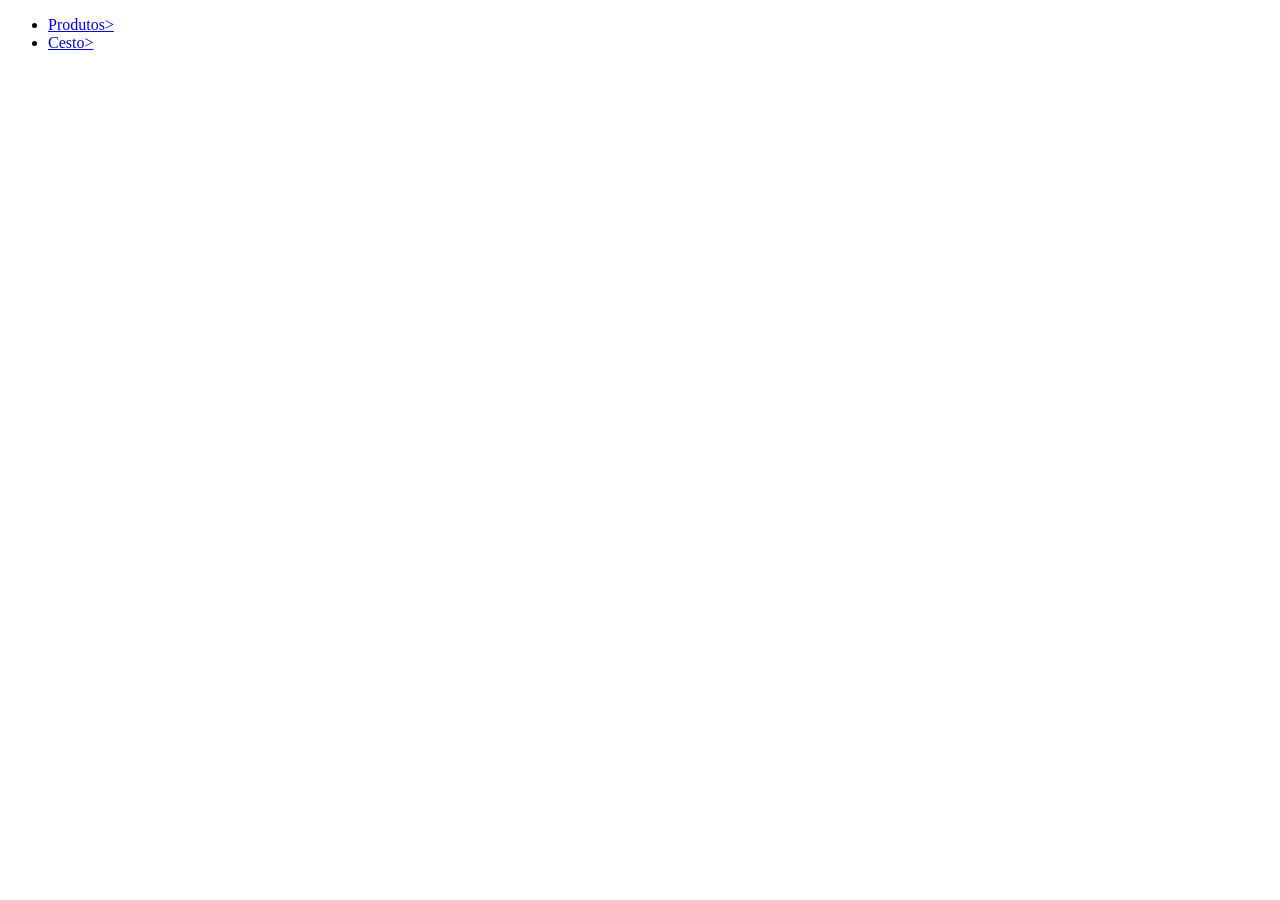
==== lab 7/index.html @ 4b6d0d62 "up" ====
<!doctype html>
<html lang="en">
  <head>
    <meta charset="UTF-8" />
    <meta name="viewport" content="width=device-width, initial-scale=1.0" />
    <title>Loja</title>
  </head>
  <header>
    <nav>
      <ul>
        <li><a href="#produtos">Produtos> </a></li>
        <li><a href="#cesto">Cesto> </a></li>
      </ul>
    </nav>
  </header>
  <body>
    <main>
      <section id="produtos"></section>

      <section id="cesto"></section>
    </main>

    <footer></footer>
    <script src="produtos.js"></script>
  </body>
</html>
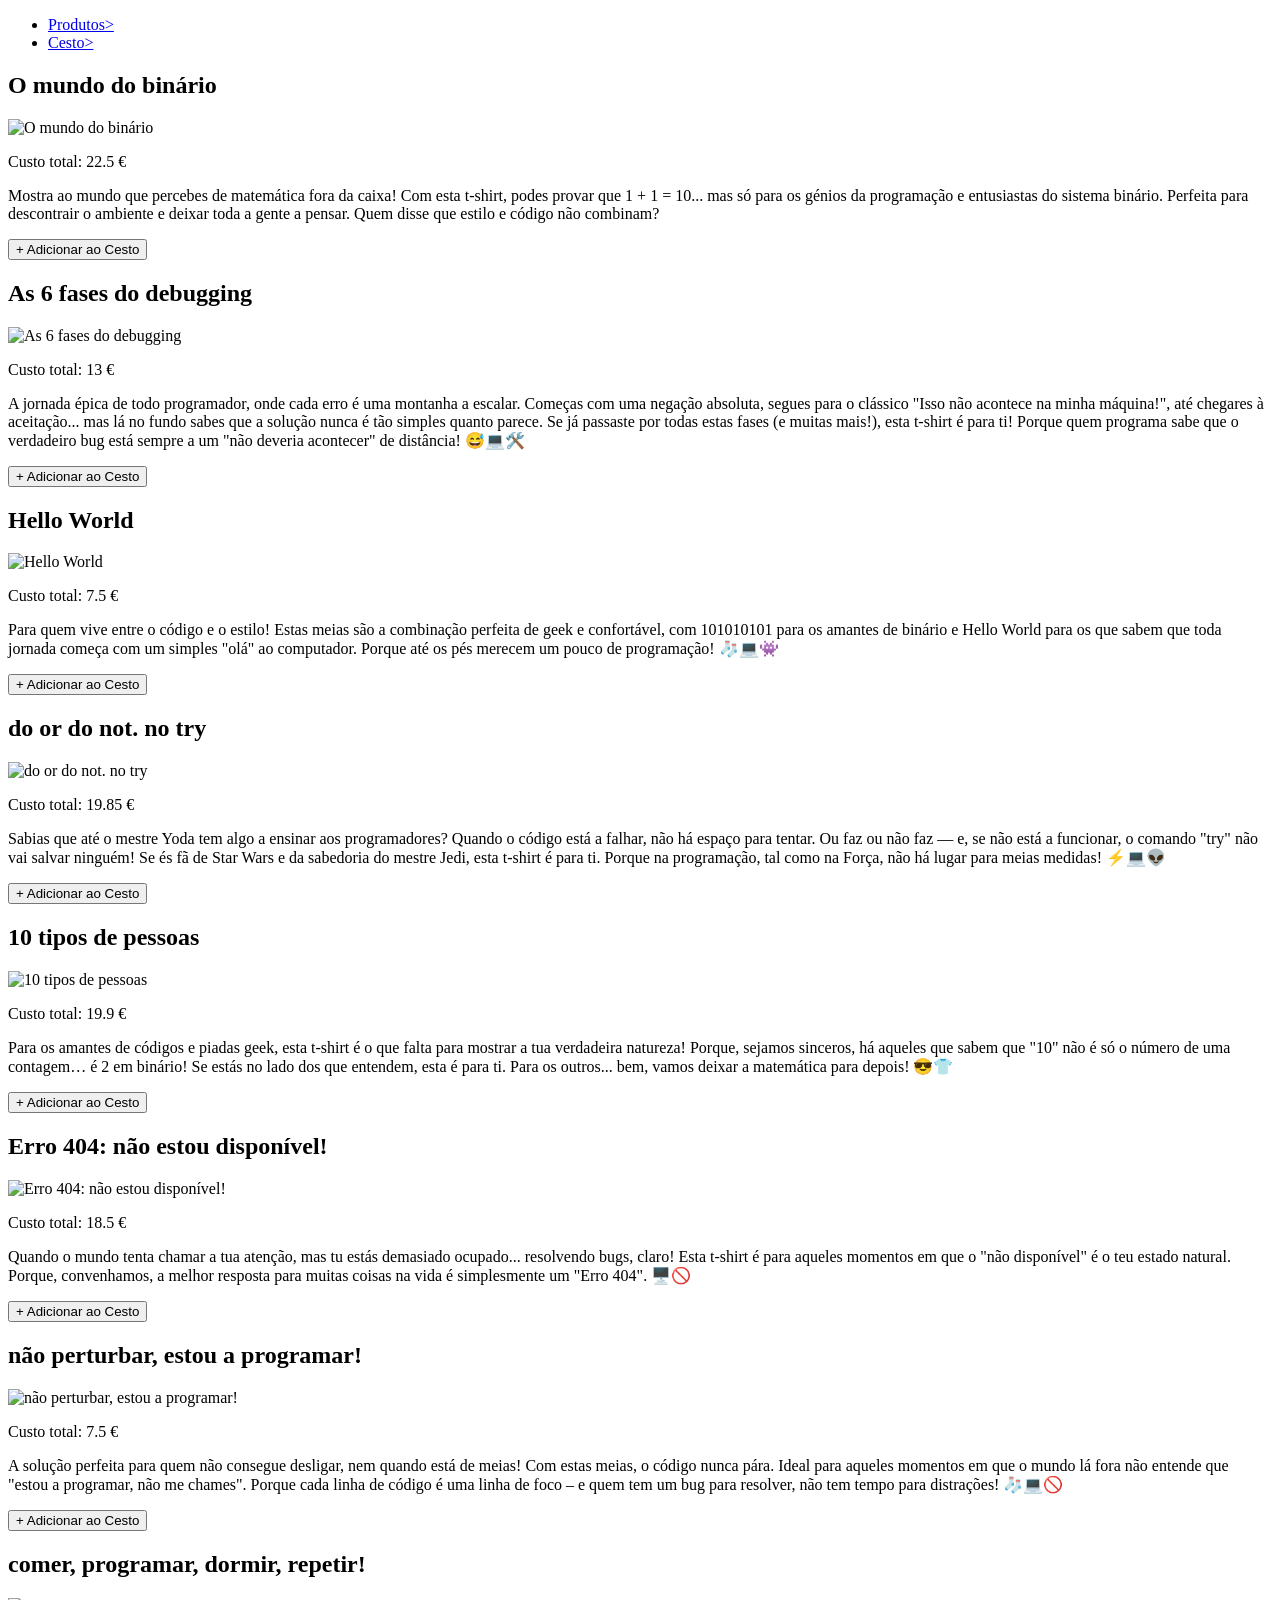
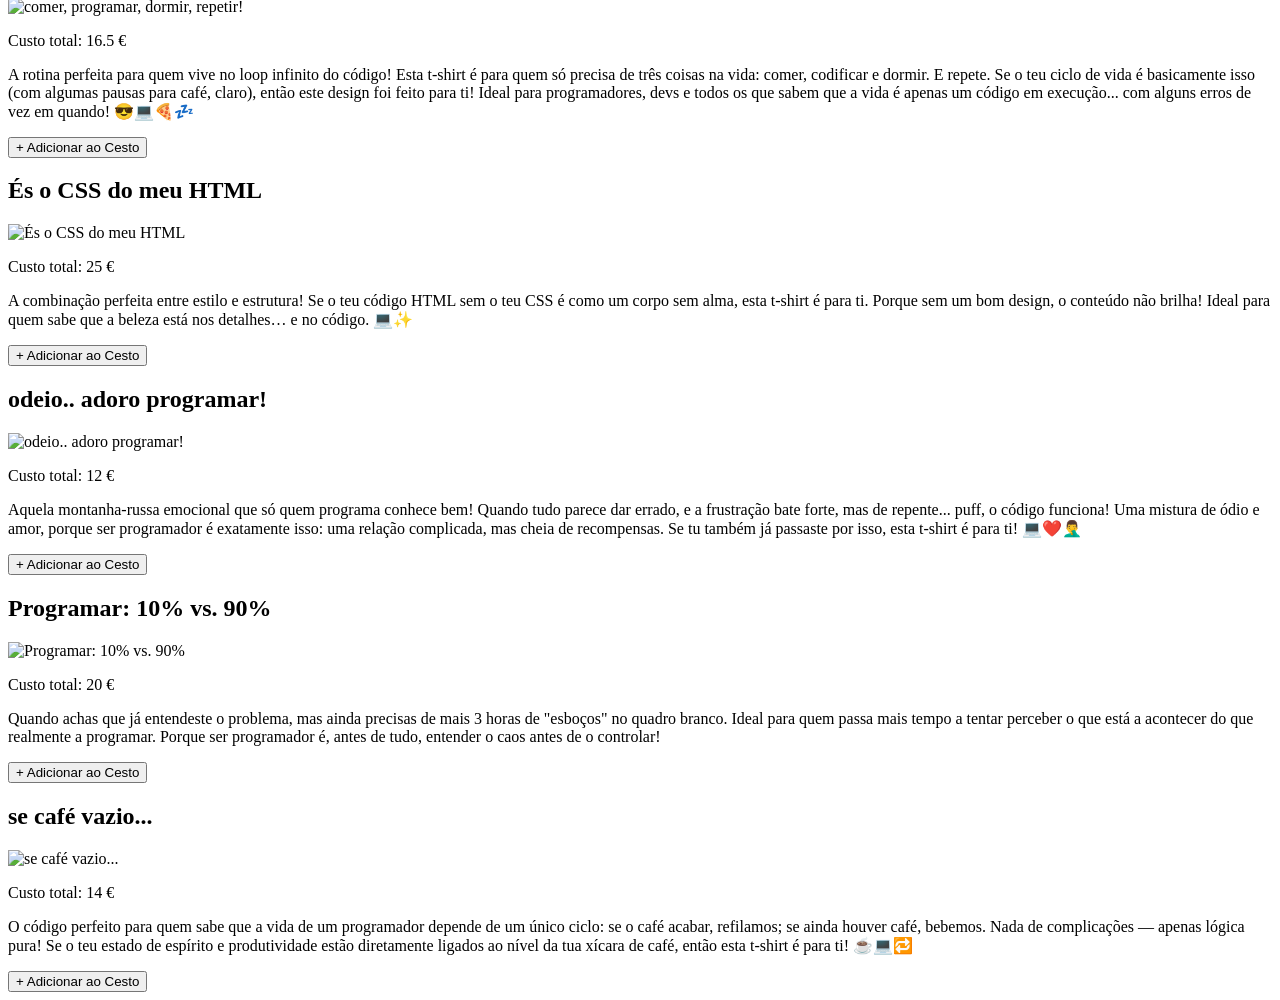
==== commit 853b9ef0: "quase feito" ====
--- a/lab 7/index.html
+++ b/lab 7/index.html
@@ -22,5 +22,7 @@
 
     <footer></footer>
     <script src="produtos.js"></script>
+    <script src="script.js"></script>
+    <link rel="stylesheet" href="styles.css" />
   </body>
 </html>
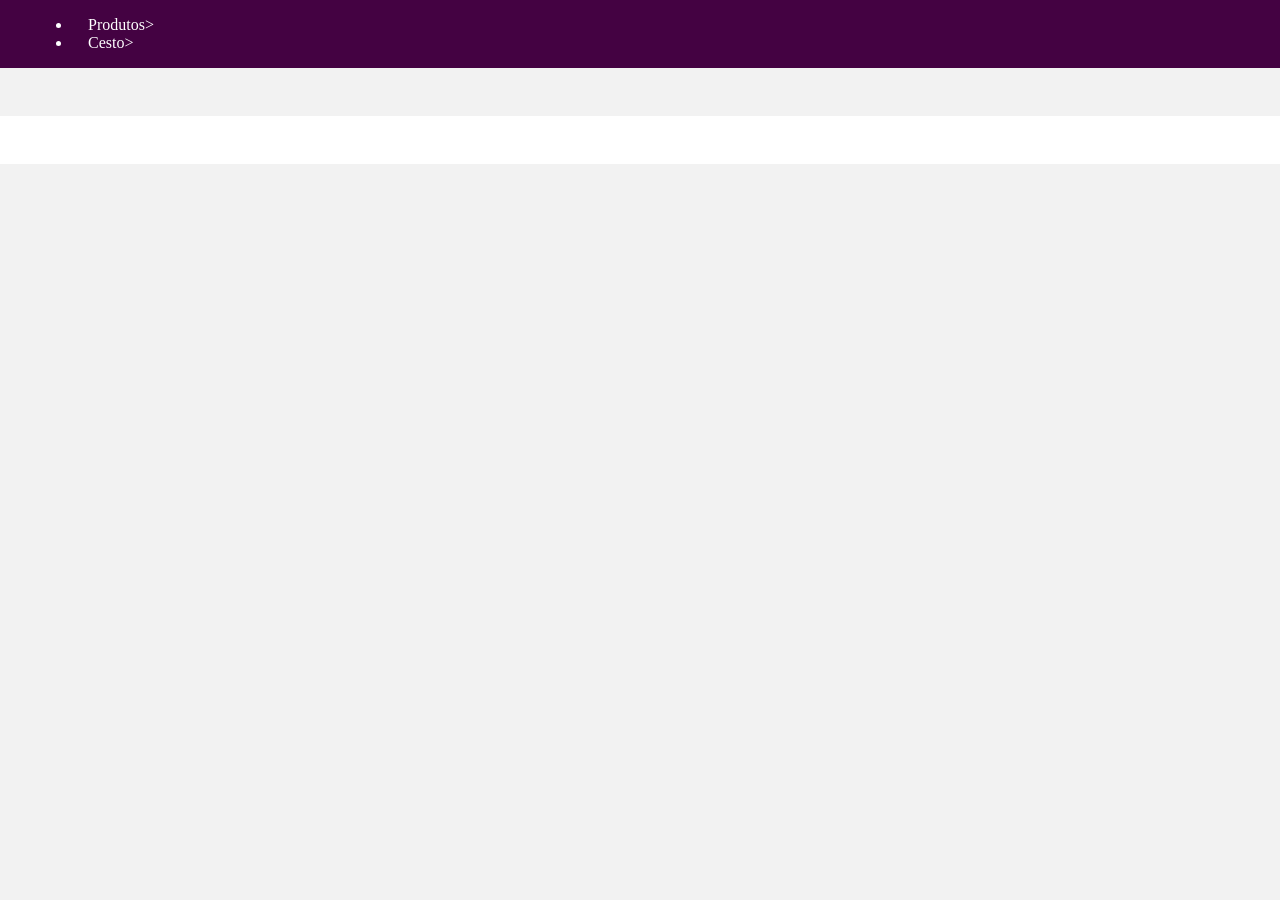
==== commit fb2c5353: "quase" ====
--- a/lab 7/index.html
+++ b/lab 7/index.html
@@ -23,6 +23,6 @@
     <footer></footer>
     <script src="produtos.js"></script>
     <script src="script.js"></script>
-    <link rel="stylesheet" href="styles.css" />
+    <link rel="stylesheet" href="style.css" />
   </body>
 </html>
--- a/lab 7/style.css
+++ b/lab 7/style.css
@@ -0,0 +1,85 @@
+body {
+    margin: 0;
+    font-family: "Times New Roman", serif;
+    background-color: #f2f2f2;
+}
+
+/* cabeçalho roxo */
+header {
+    background-color: #440242;
+    color: white;
+    display: flex;
+    justify-content: space-between;
+    align-items: center;
+    padding: 0 32px;
+}
+
+header h1 {
+    font-size: 2.2rem;
+}
+
+header nav a {
+    color: white;
+    text-decoration: none;
+    margin-left: 16px;
+}
+
+main h2 {
+    text-align: center;
+    margin: 48px 0 32px;
+}
+
+/* contentor: flex + flex-wrap */
+#produtos {
+    display: flex;
+    flex-wrap: wrap;
+    justify-content: center;
+    gap: 32px;
+    max-width: 1300px;
+    margin: 0 auto;
+    padding: 0 24px 48px;
+}
+
+/* cartão */
+#produtos article {
+    background-color: white;
+    border-radius: 12px;
+    padding: 24px;
+    width: 300px;
+    display: flex;
+    flex-direction: column;
+    align-items: center;
+    text-align: center;
+}
+
+#produtos article h2 {
+    font-size: 1.3rem;
+    margin: 0 0 16px;
+}
+
+#produtos article img {
+    height: 160px;
+    max-width: 100%;
+    object-fit: contain;
+}
+
+#produtos article .descricao {
+    background-color: #f5f5f5;
+    font-style: italic;
+    font-size: 0.85rem;
+    text-align: left;
+    padding: 12px;
+}
+
+/* empurra o botão para o fundo do cartão */
+#produtos article button {
+    margin-top: auto;
+    padding: 6px 12px;
+    cursor: pointer;
+}
+
+footer {
+    background-color: white;
+    text-align: center;
+    padding: 24px;
+}
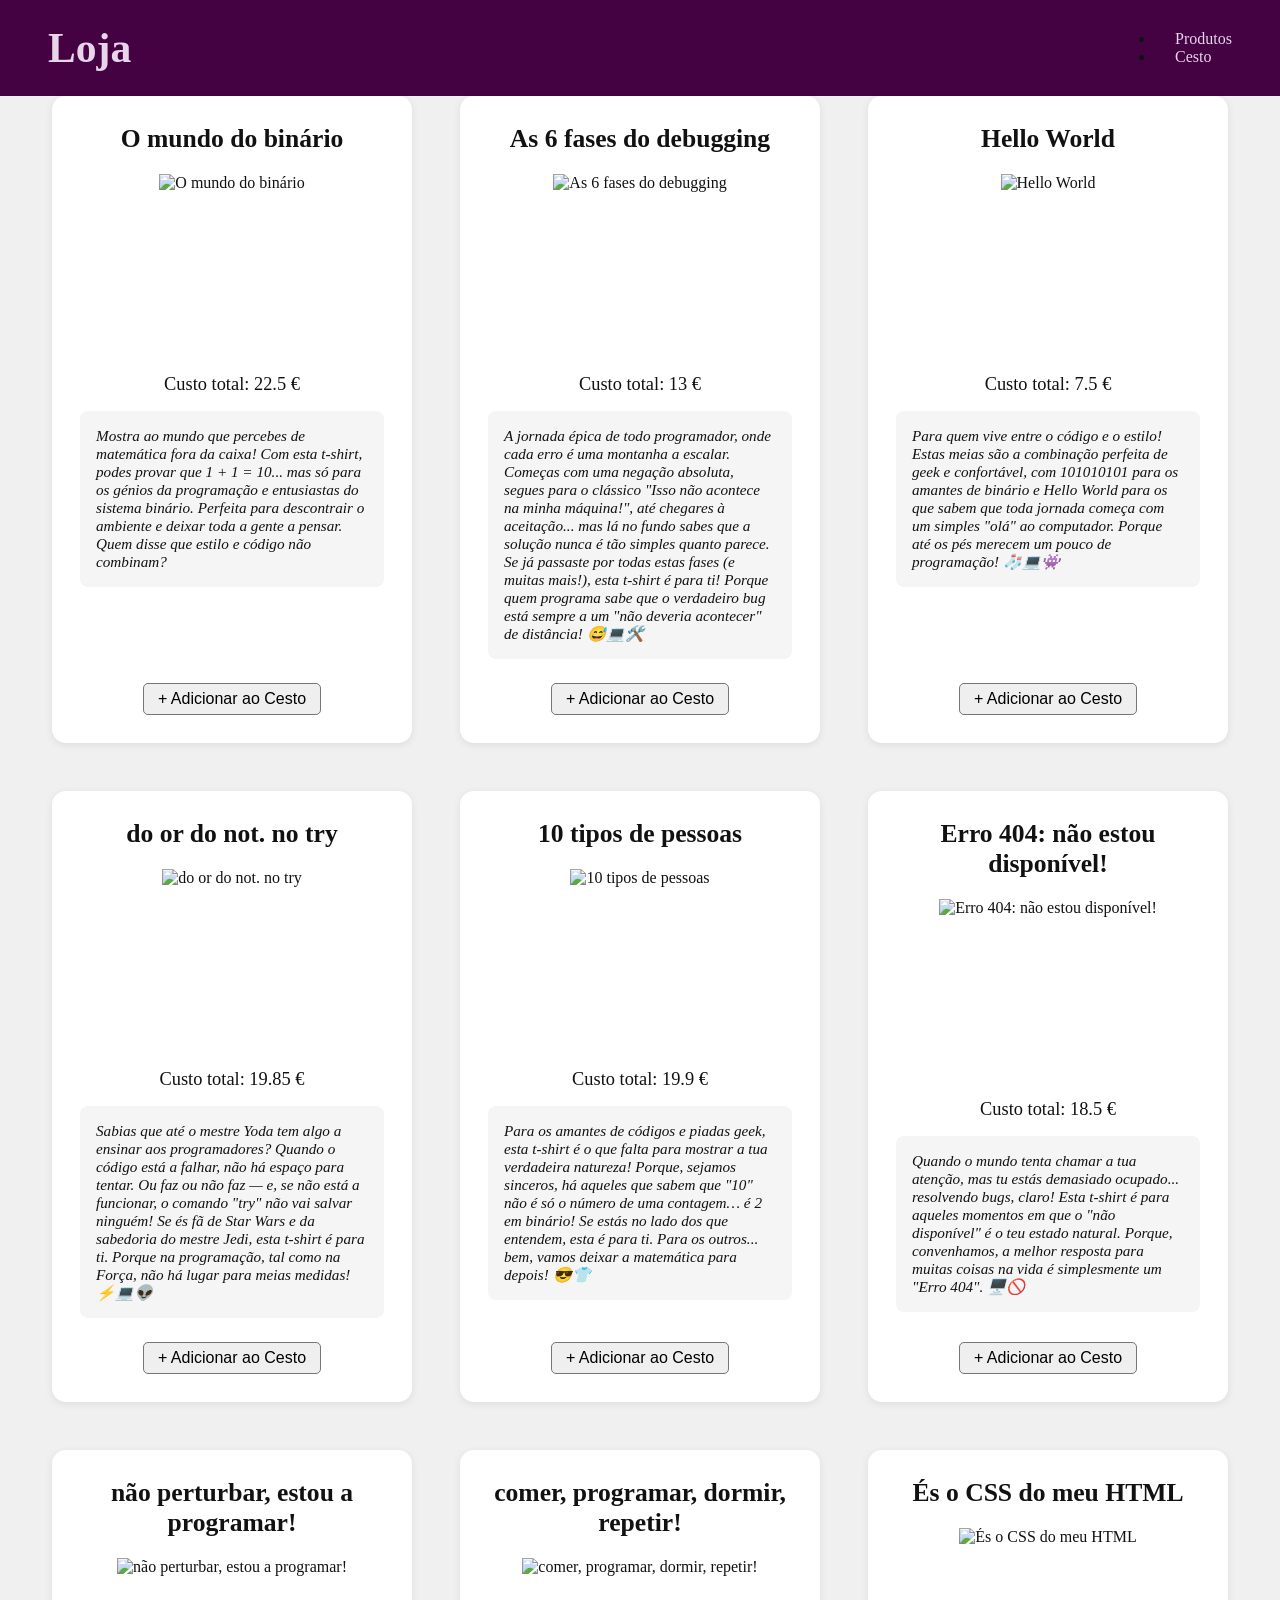
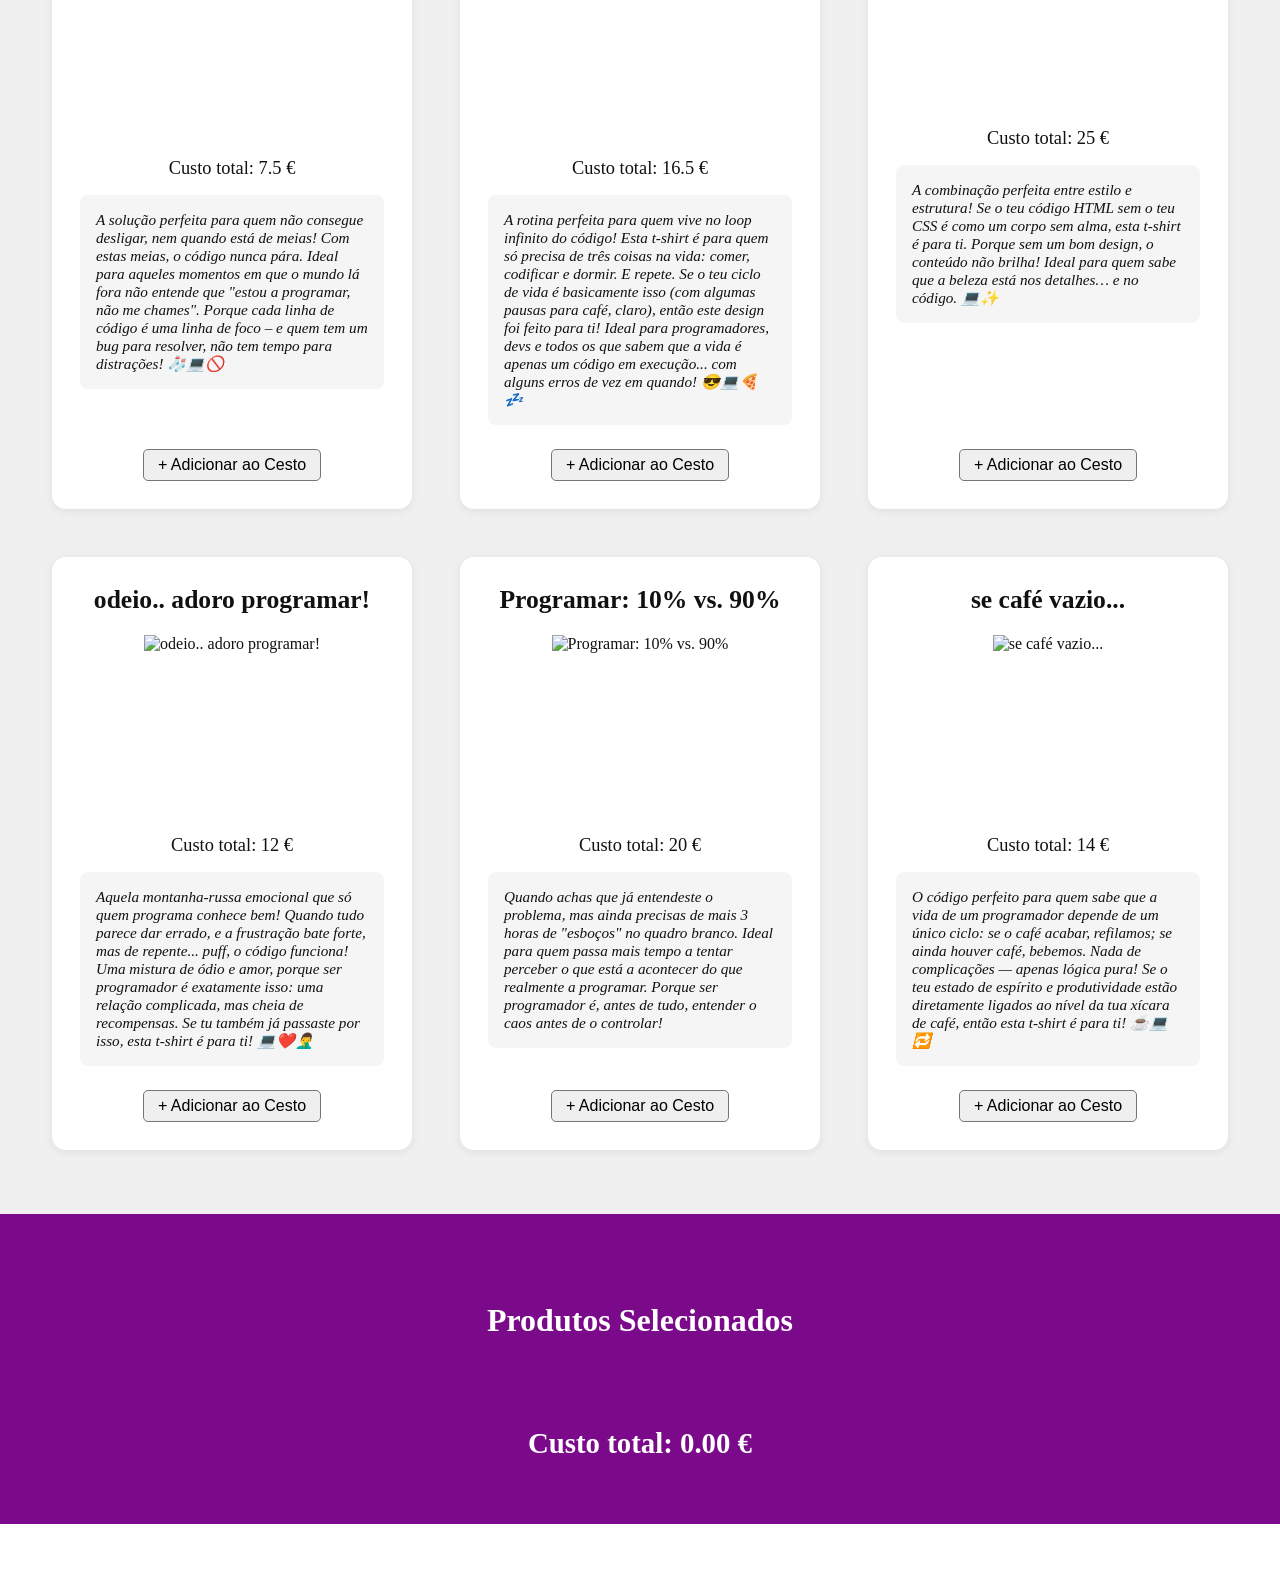
==== commit 1e42c6db: "lab7" ====
--- a/lab 7/index.html
+++ b/lab 7/index.html
@@ -6,18 +6,22 @@
     <title>Loja</title>
   </head>
   <header>
+    <h1>Loja</h1>
     <nav>
       <ul>
-        <li><a href="#produtos">Produtos> </a></li>
-        <li><a href="#cesto">Cesto> </a></li>
+        <li><a href="#produtos">Produtos </a></li>
+        <li><a href="#cesto">Cesto </a></li>
       </ul>
     </nav>
   </header>
   <body>
     <main>
       <section id="produtos"></section>
-
-      <section id="cesto"></section>
+      <section id="cesto-section">
+        <h2>Produtos Selecionados</h2>
+        <section id="cesto"></section>
+        <p id="total"></p>
+      </section>
     </main>
 
     <footer></footer>
--- a/lab 7/style.css
+++ b/lab 7/style.css
@@ -1,85 +1,139 @@
+/* ---------- Base ---------- */
 body {
     margin: 0;
-    font-family: "Times New Roman", serif;
-    background-color: #f2f2f2;
+    font-family: "Times New Roman", Times, serif;
+    background-color: #f0f0f0;
+    color: #111;
 }
 
-/* cabeçalho roxo */
+/* ---------- Cabeçalho roxo ---------- */
 header {
     background-color: #440242;
-    color: white;
     display: flex;
     justify-content: space-between;
     align-items: center;
-    padding: 0 32px;
+    padding: 0 48px;
 }
 
 header h1 {
-    font-size: 2.2rem;
+    color: #e8d5ea;
+    font-size: 2.6rem;
+    margin: 24px 0;
 }
 
 header nav a {
-    color: white;
+    color: #e8d5ea;
     text-decoration: none;
-    margin-left: 16px;
+    margin-left: 20px;
+    flex-direction: row;
 }
 
-main h2 {
+/* ---------- Títulos das secções ---------- */
+section > h2 {
     text-align: center;
-    margin: 48px 0 32px;
+    font-size: 2rem;
+    margin: 64px 0 40px;
 }
 
-/* contentor: flex + flex-wrap */
+/* ---------- Lista de produtos ---------- */
 #produtos {
     display: flex;
     flex-wrap: wrap;
     justify-content: center;
-    gap: 32px;
+    gap: 48px;
     max-width: 1300px;
     margin: 0 auto;
-    padding: 0 24px 48px;
+    padding: 0 24px 64px;
 }
 
-/* cartão */
-#produtos article {
+/* ---------- Cartão (produtos e cesto) ---------- */
+#produtos article,
+#cesto article {
+    flex: 0 0 360px;
+    box-sizing: border-box;
     background-color: white;
-    border-radius: 12px;
-    padding: 24px;
-    width: 300px;
+    border-radius: 14px;
+    box-shadow: 0 2px 8px rgba(0, 0, 0, 0.08);
+    padding: 28px;
     display: flex;
     flex-direction: column;
     align-items: center;
     text-align: center;
 }
 
-#produtos article h2 {
-    font-size: 1.3rem;
-    margin: 0 0 16px;
+article h2 {
+    font-size: 1.6rem;
+    margin: 0 0 20px;
 }
 
-#produtos article img {
-    height: 160px;
+article img {
+    height: 180px;
     max-width: 100%;
     object-fit: contain;
 }
 
-#produtos article .descricao {
-    background-color: #f5f5f5;
-    font-style: italic;
-    font-size: 0.85rem;
-    text-align: left;
-    padding: 12px;
+article .preco {
+    font-size: 1.15rem;
+    margin: 20px 0 16px;
 }
 
-/* empurra o botão para o fundo do cartão */
-#produtos article button {
+/* descrição: caixa cinzenta em itálico */
+article .descricao {
+    background-color: #f5f5f5;
+    border-radius: 8px;
+    font-style: italic;
+    font-size: 0.95rem;
+    text-align: left;
+    padding: 16px;
+    margin: 0 0 24px;
+}
+
+/* botão empurrado para o fundo do cartão */
+article button {
     margin-top: auto;
-    padding: 6px 12px;
+    padding: 6px 14px;
+    font-size: 1rem;
+    font-family: Arial, Helvetica, sans-serif;
+    background-color: #efefef;
+    border: 1px solid #767676;
+    border-radius: 5px;
     cursor: pointer;
 }
 
+article button:hover {
+    background-color: #ddd;
+}
+
+/* ---------- Cesto (secção roxa) ---------- */
+#cesto-section {
+    background-color: #7a0a8a;
+    color: white;
+    padding: 24px 24px 64px;
+    text-align: center;
+}
+
+#cesto {
+    display: flex;
+    flex-wrap: wrap;
+    justify-content: center;
+    gap: 48px;
+    max-width: 1300px;
+    margin: 0 auto;
+}
+
+#cesto article {
+    color: #111;
+}
+
+#total {
+    font-size: 1.8rem;
+    font-weight: bold;
+    margin: 48px 0 0;
+}
+
+/* ---------- Rodapé ---------- */
 footer {
     background-color: white;
     text-align: center;
-    padding: 24px;
+    padding: 32px;
 }
